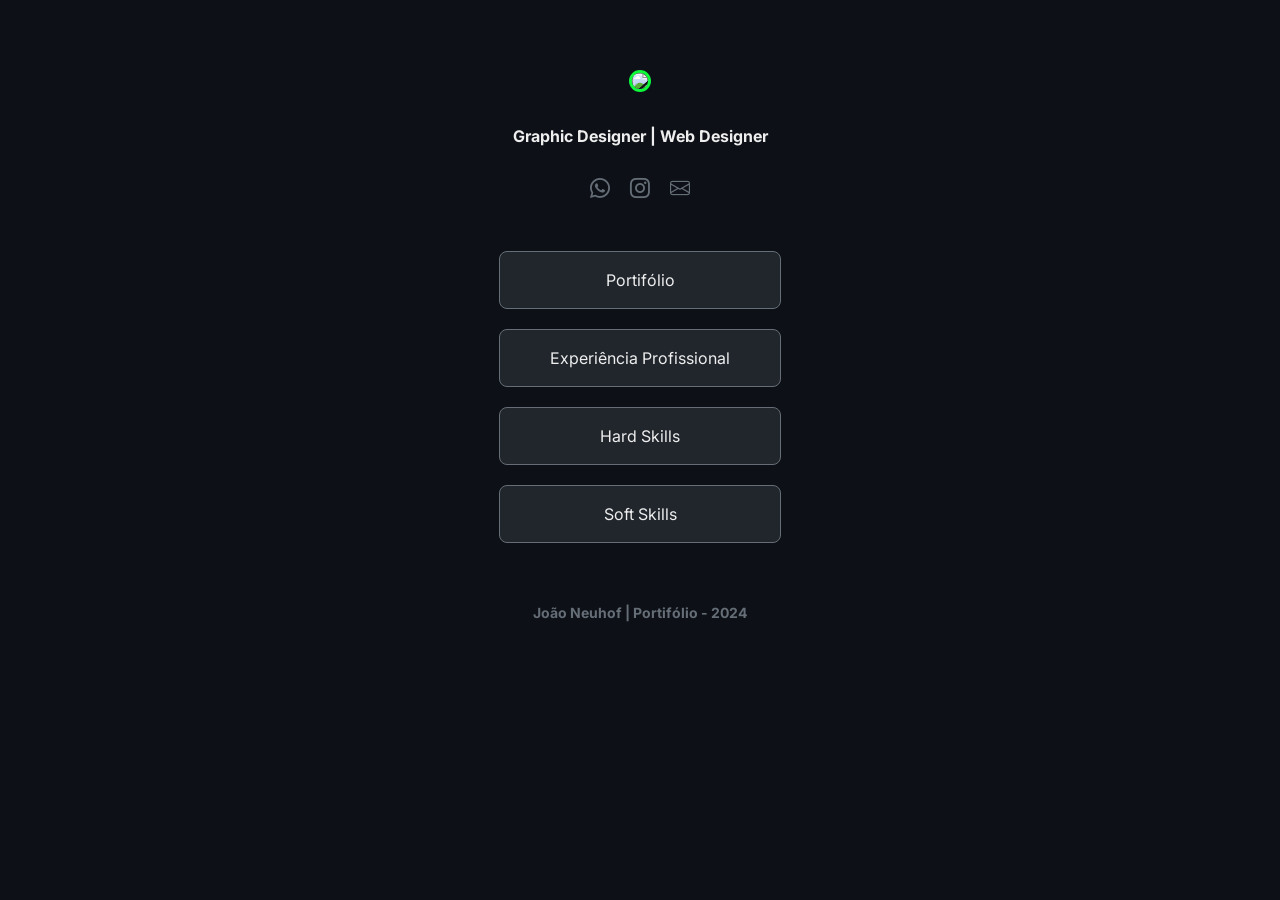
==== index.html @ e4c25aa0 "Portifólio - João Neuhof" ====
<!DOCTYPE html>
<html lang="pt-BR">
<head>
    <meta charset="UTF-8">
    <meta name="viewport" content="width=device-width, initial-scale=1.0">
    <link rel="stylesheet" href="https://cdn.jsdelivr.net/npm/bootstrap-icons@1.11.2/font/bootstrap-icons.min.css">
    <link rel="stylesheet" href="style.css">
    
    <title>João Neuhof | Portifolio</title>


</head>
<body>

<div class="main-content">
    
    <div class="img-perfil">
        <img class="img-main" src="img/joao-img.png">
    </div>
    
    <h1 class="txt-professional"> Graphic Designer | Web Designer </h1>

    <div class="row-icon-content">
        <a class="icon" href="https://wa.me/5551996697180" target="_blank"> <i class="bi bi-whatsapp"></i> </a>
        <a class="icon" href="https://www.instagram.com/joaoneuhof/" target="_blank"> <i class="bi bi-instagram"></i> </a>
        <a class="icon" href="mailto:joao.neuhof@gmail.com" target="_blank"> <i class="bi bi-envelope"></i> </a>
    </div>

    <div class="btn-column-content">
    <a class="btn-main" href="portifolio.html" target="_blank"> Portifólio </a>
    <a class="btn-main" href="experiencia-profissional.html" target="_blank"> Experiência Profissional </a>
    <a class="btn-main" href="hard-skills.html" target="_blank"> Hard Skills </a>
    <a class="btn-main" href="Soft-skills.html" target="_blank"> Soft Skills </a>
    </div>

    <footer>
        <h2 class="txt-address"> João Neuhof | Portifólio - 2024 </h2> 
    </footer>
    

</div>

   
</body>
</html>
---- style.css ----
@import url('https://fonts.googleapis.com/css2?family=Inter+Tight:wght@400;500&family=Inter:wght@300&display=swap');

body {

    padding: 0px;
    margin: 0px;
    background-color:#0D1117;
        
}

/* --Index */

.main-content {

    display: flex;
    justify-content: center;
    align-items: center;
    flex-direction: column;
    margin-top: 70px;
        
}

.main-content-pages {

    display: flex;
    justify-content: center;
    align-items: center;
    flex-direction: column;
    margin: 20px 10px 20px 10px;
        
}

* {font-family: 'Inter', sans-serif;}

    
.txt-professional {

    font-size: 16px;
    color: #EEEEEE;
    margin-top: 30px; 
}

.txt-address {

    font-size: 14px;
    color: #656D76; 

}


.btn-back-main {

display: flex;
align-self: flex-start;

}

.btn {

    font-size: 16px;
    color: #EEEEEE;

}

.img-main {

    width: 80px;
    height: auto;
    border-radius: 100%;
    border-width: 3px;
    border-style: solid;
    border-color: #0CFA3A;

}

.row-icon-content {

    display: flex;
    justify-content: center;
    align-items: center;
    flex-direction: row;
    gap: 20px;
    margin-top: 20px;
    
}

.icon {
   
    text-decoration: none;
    cursor: pointer;
    display: inline;
    flex-direction: row;
    gap: 100px;
    color: #656D76;

}

.btn-column-content {

    display: flex;
    justify-content: center;
    align-items: center;
    flex-direction: column;
    gap: 20px;
    margin-top: 50px;

}

.btn-main {

   text-decoration: none;
   width: 280px;
   height: 56px;
   background-color: #21262D;
   border-radius: 8px;
   border-color: #656D76;
   border-style: solid;
   border-width: 1px;
   display: flex;
   justify-content: center;
   align-items: center;
   font-size: 16px;
   color: #EEEEEE;
   
}

.btn-main:hover {

    border-width: 1px;
    border-color: #0CFA3A;
}

.btn-main:focus {

    border-width: 1px;
    border-color: #0CFA3A;
    background-color: #0D1117;

}


footer {
    
    margin-top: 50px;

}

/* --Portifolio-page */

.btn-back {

    padding: 5px 20px 5px 10px;
    background-color: #21262D;
    border-radius: 30px;
    text-decoration: none;
    font-size: 16px;
    display: flex;
    justify-content: center;
    align-items: center;
    
}


p {
    
    font-size:14px;
    margin: 0px;
    color: #656D76;
}

p:hover {

    color: #EEEEEE;

}

.txt-header {

    font-size: 24px;
    color: #EEEEEE;
    font-weight: 600;

}

.txt-info {

    font-size: 16px;
    color: #EEEEEE;
    font-weight: 200;

}

.btn-card-clientes {

    max-width: 992px;
    width: auto;
    margin-top: 25px;
    display: flex;
    justify-content: center;
    flex-wrap: wrap;
    gap:10px;
    
}

.btn-card {

    cursor: pointer;
    background-color: #21262D;
    width: 150px;
    height: 150px;
    border-radius: 8px;
    border-style: solid;
    border-width: 1px;
    border-color: #656D76;
    text-decoration: none;
    display: flex;
    align-items: end;
        
}

.btn-card:hover {

    border-width: 1px;
    border-color: #0CFA3A;

}

.btn-card:focus {

    border-width: 1px;
    border-color: #0CFA3A;
    background-color: #0D1117;
}

.btn-card-h3 {

    font-size: 16px;
    color: #EEEEEE;
    font-weight: 200;
    margin-left: 10px;
  
}

/* Experiência Profissional */

.card-content-main {

    max-width: 450px;
    width: auto;
    height: auto;
    border-radius: 8px;
    border-style: solid;
    border-width: 1px;
    border-color: #656D76;
    text-decoration: none;
    padding: 15px 40px 20px 15px;
    margin:20px 0px 20px 0px;

}

i {

    color: #656D76;
    font-size: 20px;

}

.txt-empresa{
    
    font-size: 20px;
    color: #EEEEEE;
    margin: 0px 0px 0px 10px;
     
}

.txt-empresa-ano {

    font-size: 16px;
    color: #EEEEEE;
    font-weight: 500;
    background-color: #21262D;
    width: fit-content;
    padding: 8px 15px 8px 15px;
    border-radius: 20px;

}

.txt-empresa-profissao {

    font-size: 18px;
    color: #EEEEEE;
    font-weight: 400;

}

.txt-info-empresa {

    font-size: 16px;
    color: #EEEEEE;

}

.card-content-1 {

    display: flex;
    align-self: start;

}

/* Hard Skills - page */

.txt-info-main {

    max-width: 767px;
    width: auto;
    height: auto;
    padding: 10px;
    display: flex;
    align-items: flex-start;
    flex-direction: column;

}

.p-information {

    text-align: justify;
    font-size: 16px;
    color: #EEEEEE;

}

.txt-info-tools {

    display: flex;
    align-content: flex-start;
    flex-direction: column;
           
}

.progress-info {

    margin: 20px 0px 20px 0px;

}

progress {

    width: 300px;
    height: 10px;
    appearance: none;
}

progress::-webkit-progress-value {

    border-radius: 10px;
    background-color:#0CFA3A;

}

progress::-webkit-progress-bar {

    border-radius:10px;
    background-color:#1E232B;

}

/*imagens*/

.img-clientes {
    
    max-width: 95%;
    width:auto;
    margin: 20px;
    display: flex;
    justify-content: center;
    flex-wrap: wrap;
    gap: 20px;
    
}


.img-1920x1080 {

    max-width: 380px;
    width: auto;
    max-height: 480px;
    height: auto;


}

@media screen and (max-width: 380px) {

    .img-1920x1080 {width: 270px;}

}
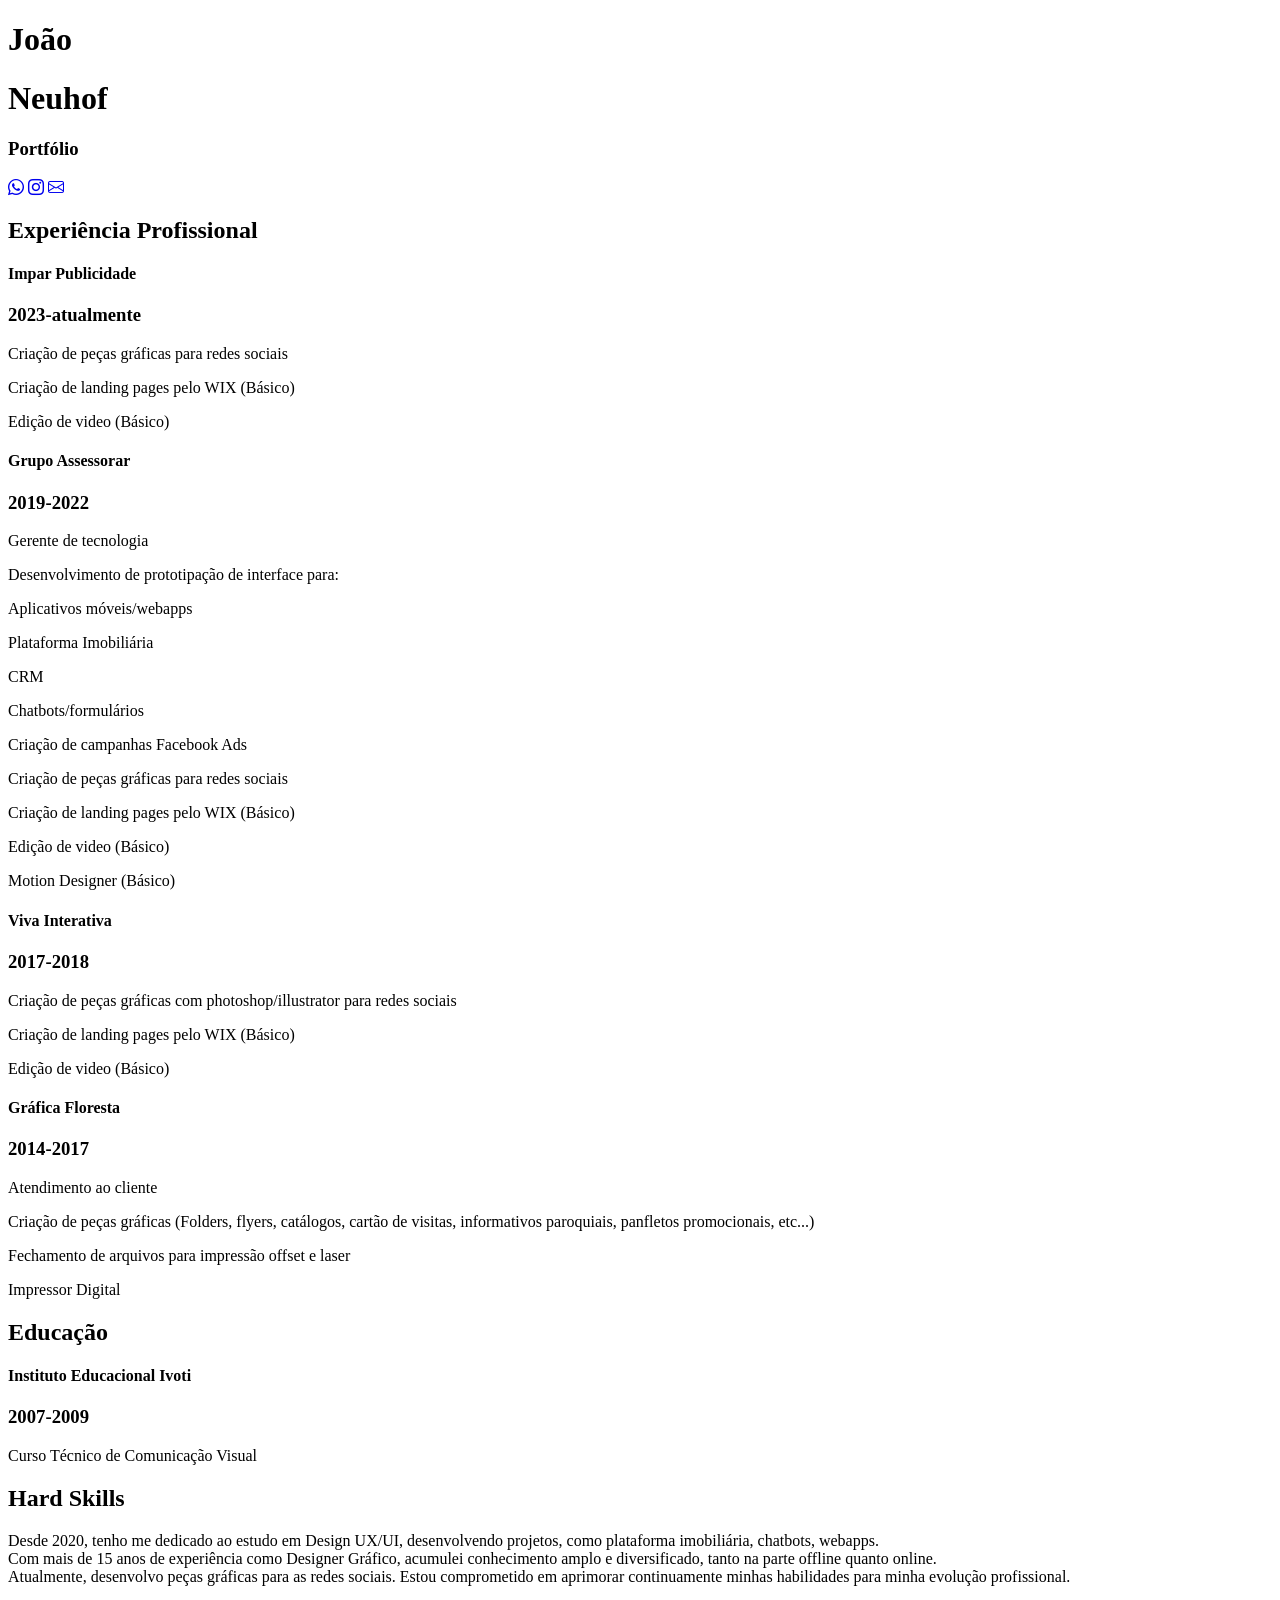
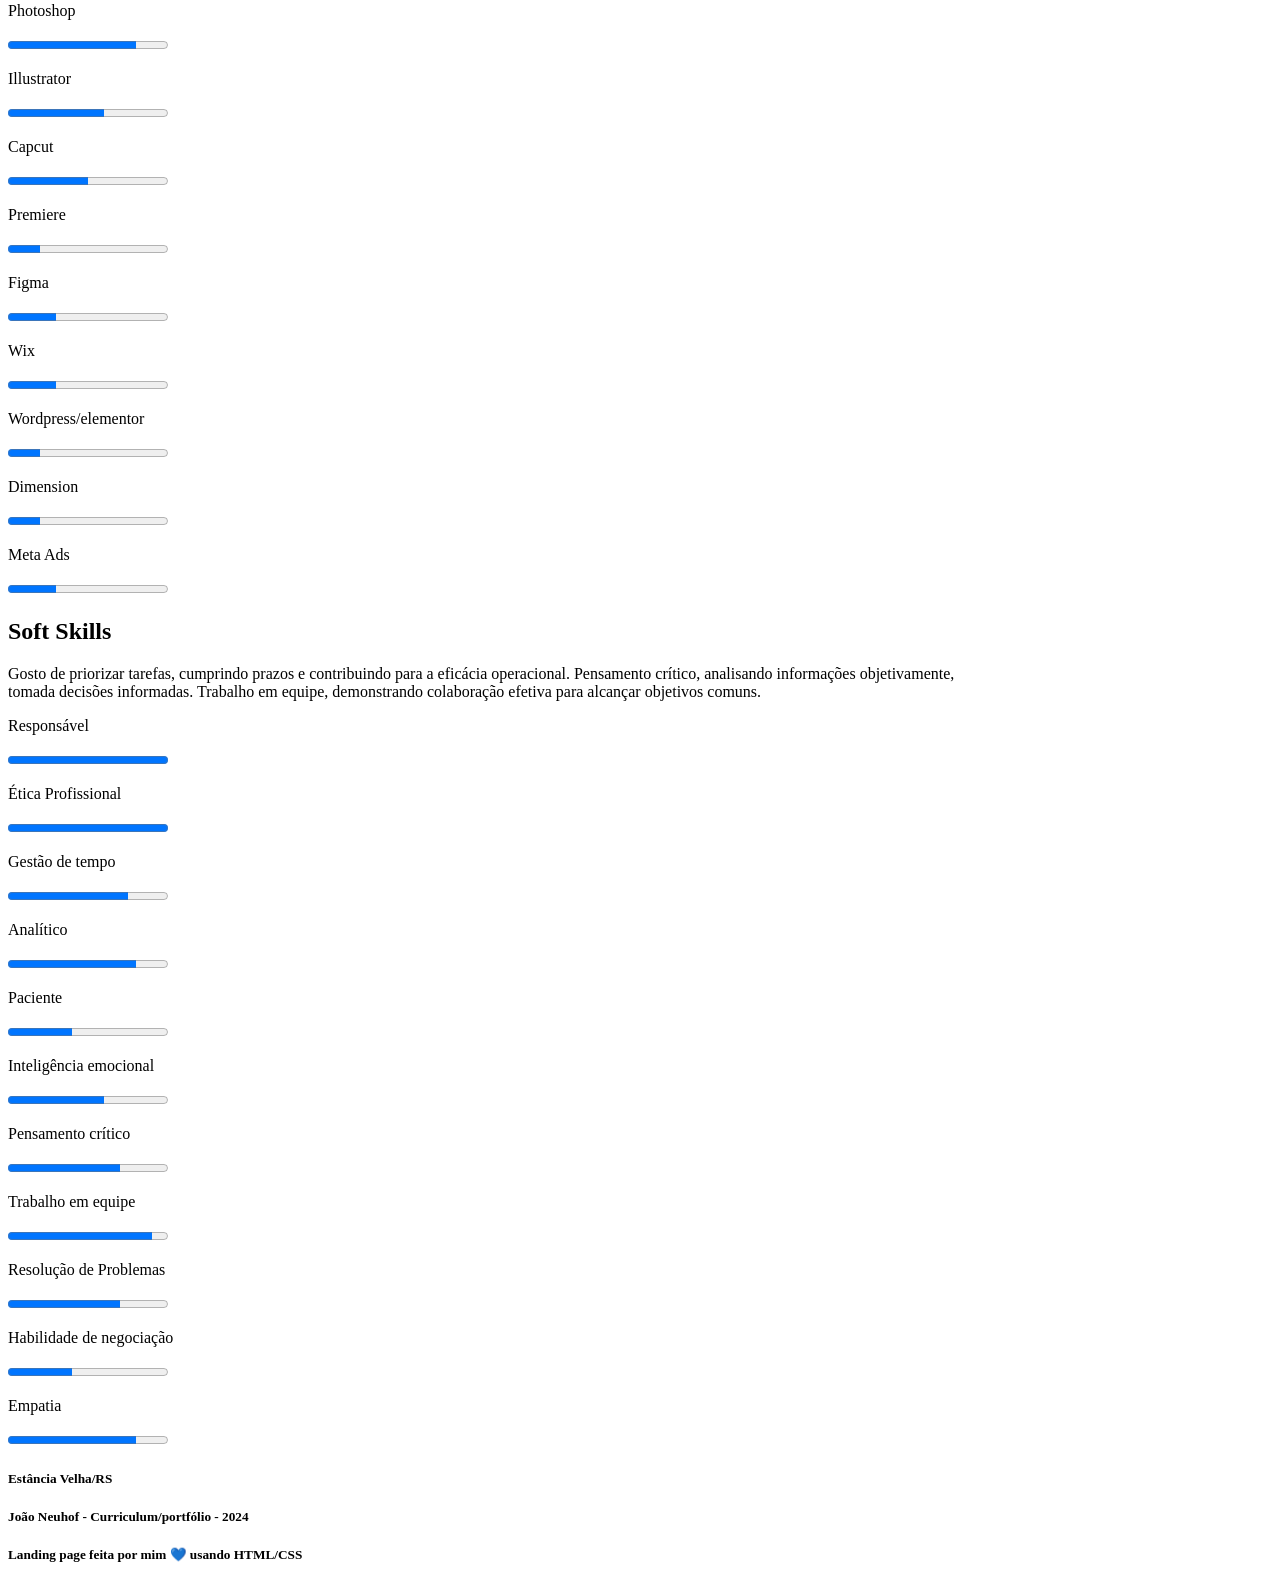
==== commit 777f9661: "Add files via upload" ====
--- a/index.html
+++ b/index.html
@@ -3,43 +3,221 @@
 <head>
     <meta charset="UTF-8">
     <meta name="viewport" content="width=device-width, initial-scale=1.0">
-    <link rel="stylesheet" href="https://cdn.jsdelivr.net/npm/bootstrap-icons@1.11.2/font/bootstrap-icons.min.css">
-    <link rel="stylesheet" href="style.css">
-    
-    <title>João Neuhof | Portifolio</title>
-
+    <title>Portfolio João Neuhof</title>
+    <link rel="stylesheet" href="./css/main.css">
+    <link rel="stylesheet" href="./css/galery.css">
+    <link rel="stylesheet" href="https://cdn.jsdelivr.net/npm/bootstrap-icons@1.11.3/font/bootstrap-icons.min.css">
+
+    <link rel="icon" type="image/png" sizes="16x16" href="img/favicon/16x16.png">
+<link rel="icon" type="image/png" sizes="32x32" href="img/favicon/32x32.png">
+<link rel="icon" type="image/png" sizes="180x180" href="img/favicon/180x180.png">
+<link rel="icon" type="image/png" sizes="192x192" href="img/favicon/192x192.png">
+<link rel="icon" type="image/png" sizes="512x512" href="img/favicon/512x512.png">
+
+<body>
 
 </head>
-<body>
-
-<div class="main-content">
-    
-    <div class="img-perfil">
-        <img class="img-main" src="img/joao-img.png">
+
+<div class="header"><!--cabeçalho-->
+<div class="content-logo">
+    <h1 class="logo">João</h1>
+    <h1 class="logo">Neuhof</h1>
+    <h3 class="portfolio">Portfólio</h3>
+</div>
+
+<div class="content-social-media">
+    <a class="btn-social-media" href ="https://wa.me/5551996697180"target="_blank"><i class="bi bi-whatsapp"></i></a>
+    <a class="btn-social-media" href="https://www.instagram.com/joaoneuhof/" target="_blank"><i class="bi bi-instagram"></i></a>
+    <a class="btn-social-media" href="mailto:joao.neuhof@gmail.com" target="_blank"><i class="bi bi-envelope"></i></a>
+</div>
+
+</div><!--cabeçalho-->
+
+<div class="galery">
+    
+    <div class="img-1"><a class="btn-clientes" href="https://www.youtube.com/@mariaantoniacsmidt" target="_blank"></a></div>
+    <div class="img-2"><a class="btn-clientes" href="https://www.instagram.com/4sclub/" target="_blank"></a></div>
+    <div class="img-3"><a class="btn-clientes" href="https://www.instagram.com/lojaklaudius/" target="_blank"></a></div>
+    <div class="img-4"><a class="btn-clientes" href="https://www.instagram.com/techphone.iv/" target="_blank"></a></div>
+    <div class="img-5"><a class="btn-clientes" href="https://www.instagram.com/telebrinquedos/" target="_blank"></a></div>
+    <div class="img-6"><a class="btn-clientes" href="https://www.instagram.com/voltsresistencias/" target="_blank"></a></div>
+    <div class="img-7"><a class="btn-clientes" href="https://www.instagram.com/absolutecorretora/" target="_blank"></a></div>
+    <div class="img-8"><a class="btn-clientes" href="https://www.instagram.com/restaurante_vincent/" target="_blank"></a></div>
+    <div class="img-9"><a class="btn-clientes" href="https://www.instagram.com/perfectcontabilidade/" target="_blank"></a></div>
+    <div class="img-10"><a class="btn-clientes" href="https://www.pitt.com.br/" target="_blank"></a></div>
+    <div class="img-11"><a class="btn-clientes" href="https://www.integrarepoa.com.br/lentesderesina" target="_blank"></a></div>
+    <div class="img-12"><a class="btn-clientes" href="https://www.instagram.com/movingacademianh/" target="_blank"></a></div>
+    <div class="img-13"><a class="btn-clientes" href="https://www.condominiocountryvillage.com/" target="_blank"></a></div>
+    <div class="img-14"><a class="btn-clientes" href="https://www.licencamaternidade.com.br/prospeccao/#/?unidade.id=155&processoOrigem.id=1467&valor.id=3&p=1" target="_blank"></a></div>
+    <div class="img-15"><a class="btn-clientes" href="https://www.instagram.com/meccafitnessclub/" target="_blank"></a></div>
+    <div class="img-16"><a class="btn-clientes" href="https://www.instagram.com/kachurrasco/" target="_blank"></a></div>
+    <div class="img-17"><a class="btn-clientes" href="https://www.instagram.com/centralldeferros/" target="_blank"></a></div>
+    <div class="img-18"><a class="btn-clientes" href="https://www.instagram.com/hurbanamoda_/" target="_blank"></a></div>
+    
+    
+</div> <!--galeria do portfolio-->
+
+<div class="content-infos-experiencia-profissional">
+
+    <h2> Experiência Profissional</h2>
+    <div class="line-1px"></div>
+    <h4> Impar Publicidade</h4>
+   <h3 class ="h3-date">2023-atualmente </h3>
+    
+   
+    <p>Criação de peças gráficas para redes sociais</p>
+    <p>Criação de landing pages pelo WIX (Básico)</p>
+    <p>Edição de video (Básico)</p>   
+            
+</div>
+
+<div class="content-infos-experiencia-profissional">
+
+    
+    <div class="line-1px"></div>
+    <h4> Grupo Assessorar</h4>
+    <h3 class ="h3-date">2019-2022</h3>
+   
+    <p>Gerente de tecnologia</p>
+    <p>Desenvolvimento de prototipação de interface para:</p>
+    <p>Aplicativos móveis/webapps</p>
+    <p>Plataforma Imobiliária</p>
+    <p>CRM</p> 
+    <p>Chatbots/formulários</p> 
+    <p>Criação de campanhas Facebook Ads</p>
+    <p>Criação de peças gráficas para redes sociais</p>
+    <p>Criação de landing pages pelo WIX (Básico)</p>
+    <p>Edição de video (Básico)</p>
+    <p>Motion Designer (Básico)</p>
+            
+</div>
+
+<div class="content-infos-experiencia-profissional">
+ 
+    <div class="line-1px"></div>
+    
+    <h4> Viva Interativa</h4>
+    
+    <h3 class ="h3-date"> 2017-2018</h3>
+   
+    <p>Criação de peças gráficas com photoshop/illustrator para redes sociais</p>
+    <p>Criação de landing pages pelo WIX (Básico)</p>
+    <p>Edição de video (Básico)</p>
+               
+</div>
+
+<div class="content-infos-experiencia-profissional">
+ 
+    <div class="line-1px"></div>
+    
+    <h4>Gráfica Floresta</h4>
+    
+    <h3 class ="h3-date"> 2014-2017</h3>
+   
+    <p>Atendimento ao cliente</p>
+    <p>Criação de peças gráficas (Folders, flyers, catálogos, cartão de visitas, informativos paroquiais, panfletos promocionais, etc...)</p>
+    <p>Fechamento de arquivos para impressão offset e laser </p>
+    <p>Impressor Digital</p>
+               
+</div>
+
+<div class="content-infos-experiencia-educacional">
+
+    <h2> Educação </h2>
+    <div class="line-1px"></div>
+    <h4> Instituto Educacional Ivoti</h4>
+    <h3 class ="h3-date">2007-2009 </h3>
+    <p>Curso Técnico de Comunicação Visual</p>
+    
+            
+</div>
+
+<div class="content-infos-skills">
+ 
+    <h2 class="txt-skills"> Hard Skills</h2>
+    
+    <div class="line-1px"></div>
+    
+    <p class="p-info-black">
+        Desde 2020, tenho me dedicado ao estudo em Design UX/UI, desenvolvendo projetos, como plataforma imobiliária, chatbots, webapps. <br> Com mais de 15 anos de experiência como Designer Gráfico, acumulei conhecimento amplo e diversificado, tanto na parte offline quanto online. <br> Atualmente, desenvolvo peças gráficas para as redes sociais. Estou comprometido em aprimorar continuamente minhas habilidades para minha evolução profissional.
+    </p>
+   
+   <div class="content-bar-progress">
+   
+    <p class="p-black">Photoshop</p>
+    <progress class="bar-progress" value="80" max="100">100 %</progress>
+    <p class="p-black">Illustrator</p>
+    <progress class="bar-progress" value="60" max="100">100 %</progress>
+    <p class="p-black">Capcut</p>
+    <progress class="bar-progress" value="50" max="100">100 %</progress>
+    <p class="p-black">Premiere</p>
+    <progress class="bar-progress" value="20" max="100">100 %</progress>
+    <p class="p-black">Figma</p>
+    <progress class="bar-progress" value="30" max="100">100 %</progress>
+    <p class="p-black">Wix</p>
+    <progress class="bar-progress" value="30" max="100">100 %</progress>
+    <p class="p-black">Wordpress/elementor</p>
+    <progress class="bar-progress" value="20" max="100">100 %</progress>
+    <p class="p-black">Dimension</p>
+    <progress class="bar-progress" value="20" max="100">100 %</progress>
+    <p class="p-black">Meta Ads</p>
+    <progress class="bar-progress" value="30" max="100">100 %</progress>
+               
+</div>
+
+</div>
+
+<div class="content-infos-skills-2">
+ 
+    <div class="line-1px"></div>
+    <h2 class="txt-skills"> Soft Skills</h2>
+    <div class="line-1px"></div>
+    
+    <p class="p-info-black"> Gosto de priorizar tarefas, cumprindo prazos e contribuindo para a eficácia operacional.  Pensamento crítico, analisando informações objetivamente, <br> tomada decisões informadas. Trabalho em equipe, demonstrando colaboração efetiva para alcançar objetivos comuns.
+    </p>
+   
+   <div class="content-bar-progress">
+   
+    <p class="p-black">Responsável</p>
+    <progress class="bar-progress" value="100" max="100">100 %</progress>
+    <p class="p-black">Ética Profissional </p>
+    <progress class="bar-progress" value="100" max="100">100 %</progress>
+    <p class="p-black">Gestão de tempo </p>
+    <progress class="bar-progress" value="75" max="100">100 %</progress>
+    <p class="p-black">Analítico</p>
+    <progress class="bar-progress" value="80" max="100">100 %</progress>
+    <p class="p-black">Paciente</p>
+    <progress class="bar-progress" value="40" max="100">100 %</progress>
+    <p class="p-black">Inteligência emocional</p>
+    <progress class="bar-progress" value="60" max="100">100 %</progress>
+    <p class="p-black">Pensamento crítico</p>
+    <progress class="bar-progress" value="70" max="100">100 %</progress>
+    <p class="p-black">Trabalho em equipe</p>
+    <progress class="bar-progress" value="90" max="100">100 %</progress>
+    <p class="p-black">Resolução de Problemas</p>
+    <progress class="bar-progress" value="70" max="100">100 %</progress>
+    <p class="p-black">Habilidade de negociação</p>
+    <progress class="bar-progress" value="40" max="100">100 %</progress>
+    <p class="p-black">Empatia</p>
+    <progress class="bar-progress" value="80" max="100">100 %</progress>
+
     </div>
-    
-    <h1 class="txt-professional"> Graphic Designer | Web Designer </h1>
-
-    <div class="row-icon-content">
-        <a class="icon" href="https://wa.me/5551996697180" target="_blank"> <i class="bi bi-whatsapp"></i> </a>
-        <a class="icon" href="https://www.instagram.com/joaoneuhof/" target="_blank"> <i class="bi bi-instagram"></i> </a>
-        <a class="icon" href="mailto:joao.neuhof@gmail.com" target="_blank"> <i class="bi bi-envelope"></i> </a>
+
+</div>
+
+<footer>
+
+
+    <div class="h5-content-info">
+        <h5 class="h5-address-footer">Estância Velha/RS</h5>
+        <h5 class="h5-info-footer">João Neuhof - Curriculum/portfólio - 2024</h5>
+        <h5 class="h5-info-footer">Landing page feita por mim 💙 usando HTML/CSS</h5>
     </div>
-
-    <div class="btn-column-content">
-    <a class="btn-main" href="portifolio.html" target="_blank"> Portifólio </a>
-    <a class="btn-main" href="experiencia-profissional.html" target="_blank"> Experiência Profissional </a>
-    <a class="btn-main" href="hard-skills.html" target="_blank"> Hard Skills </a>
-    <a class="btn-main" href="Soft-skills.html" target="_blank"> Soft Skills </a>
-    </div>
-
-    <footer>
-        <h2 class="txt-address"> João Neuhof | Portifólio - 2024 </h2> 
-    </footer>
-    
-
-</div>
-
-   
+   
+
+</footer>
+
+
+    
 </body>
 </html>
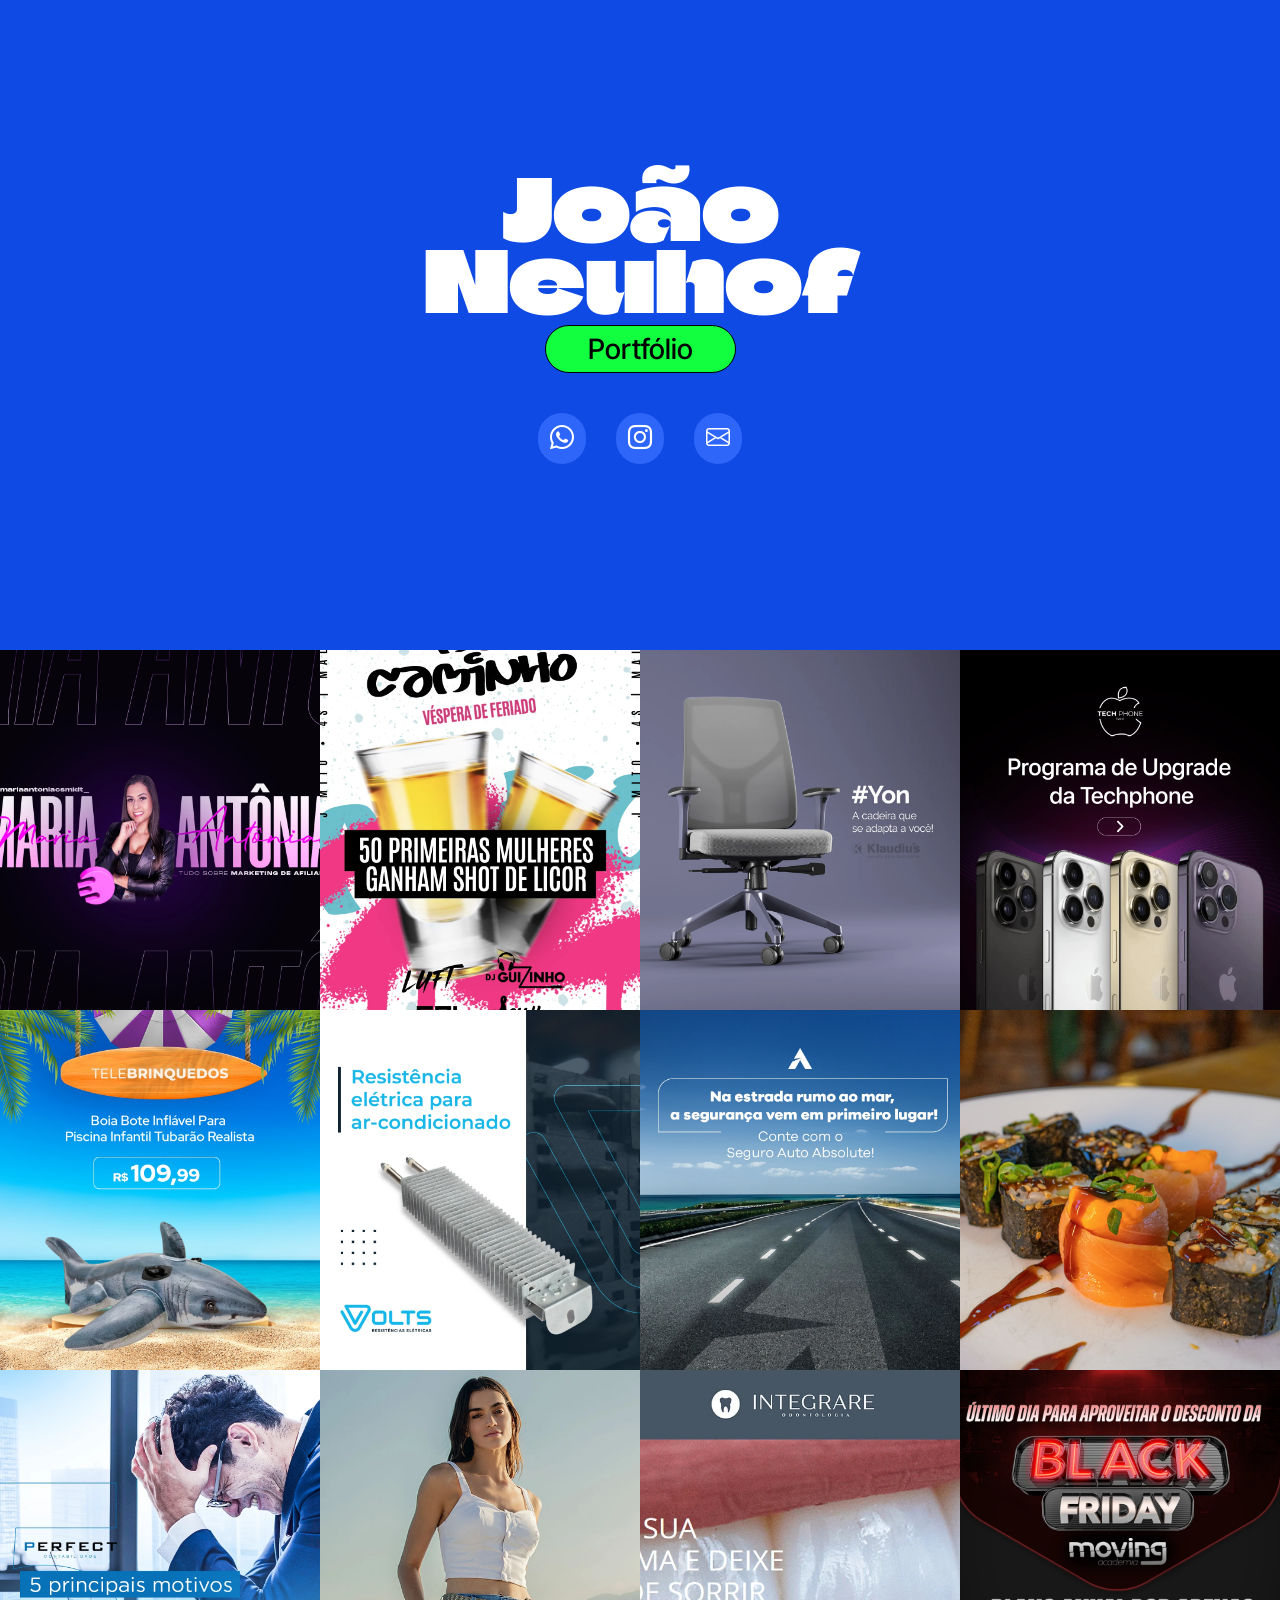
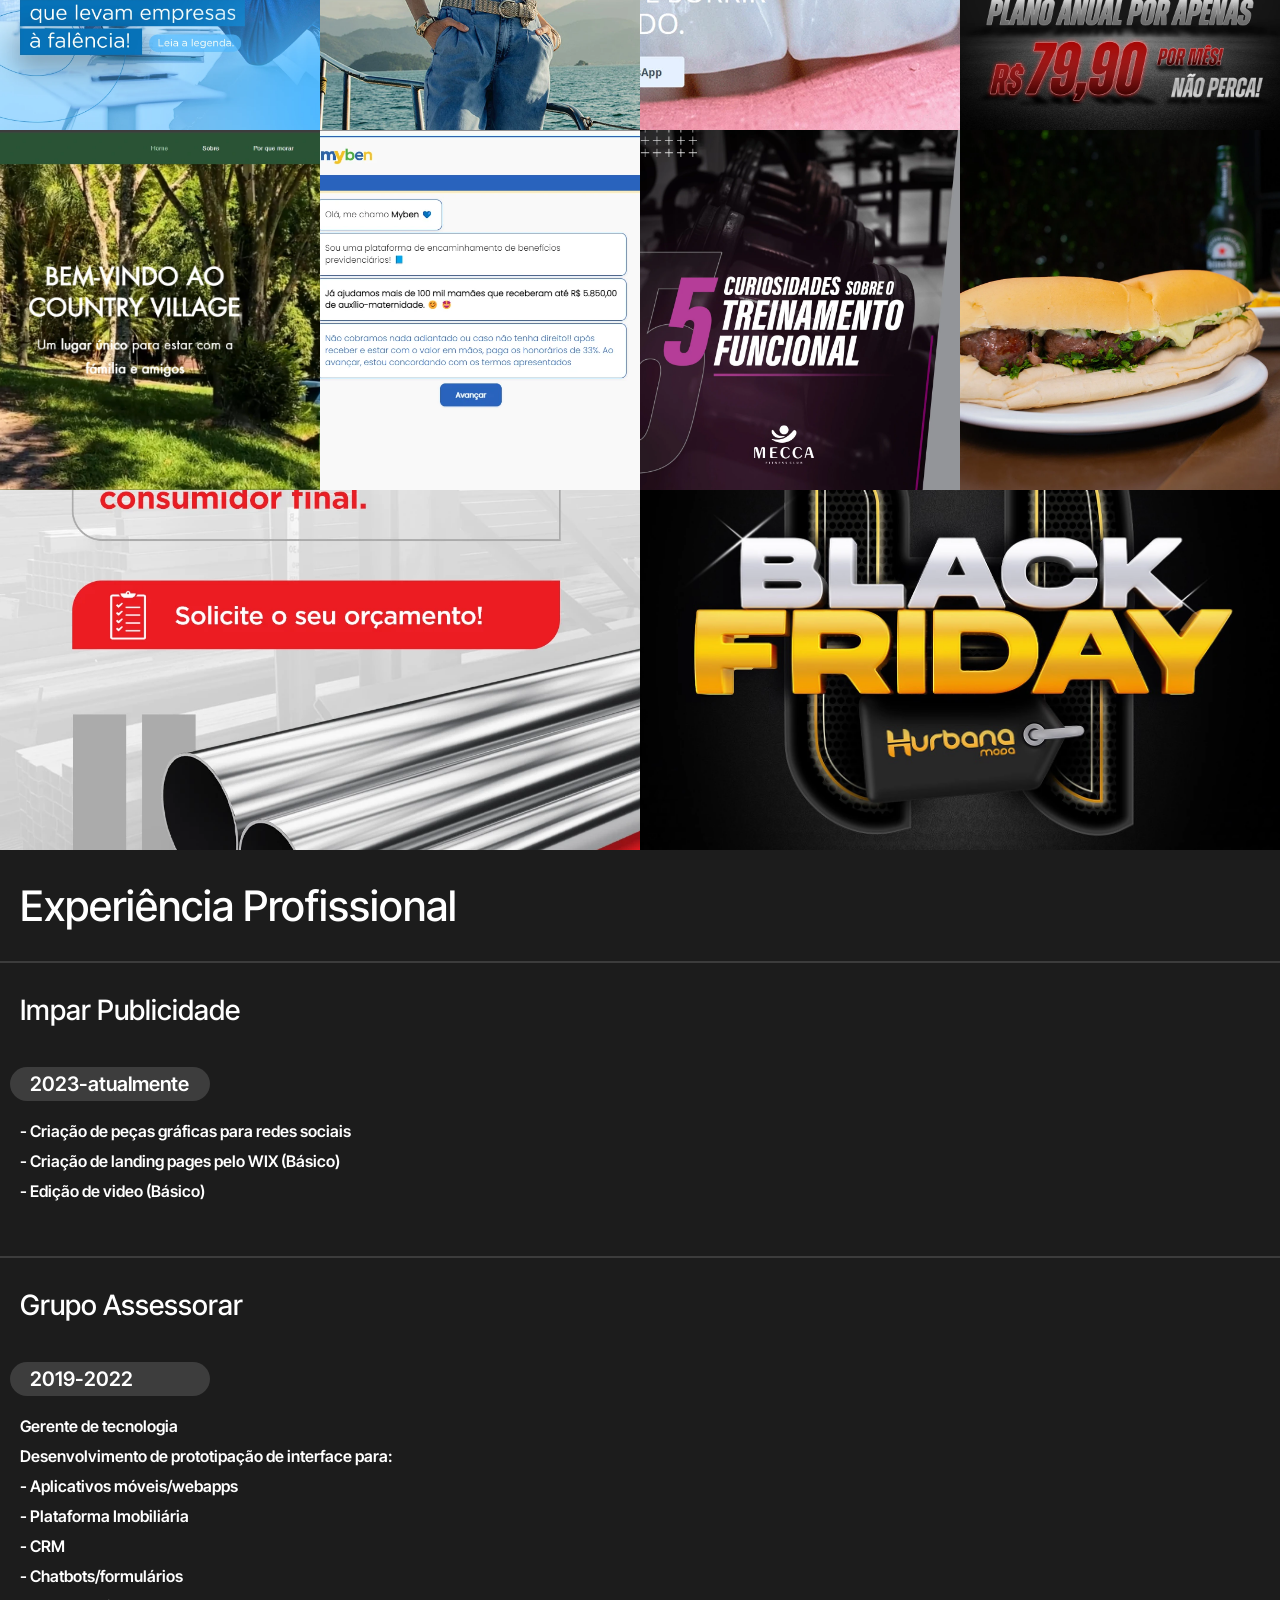
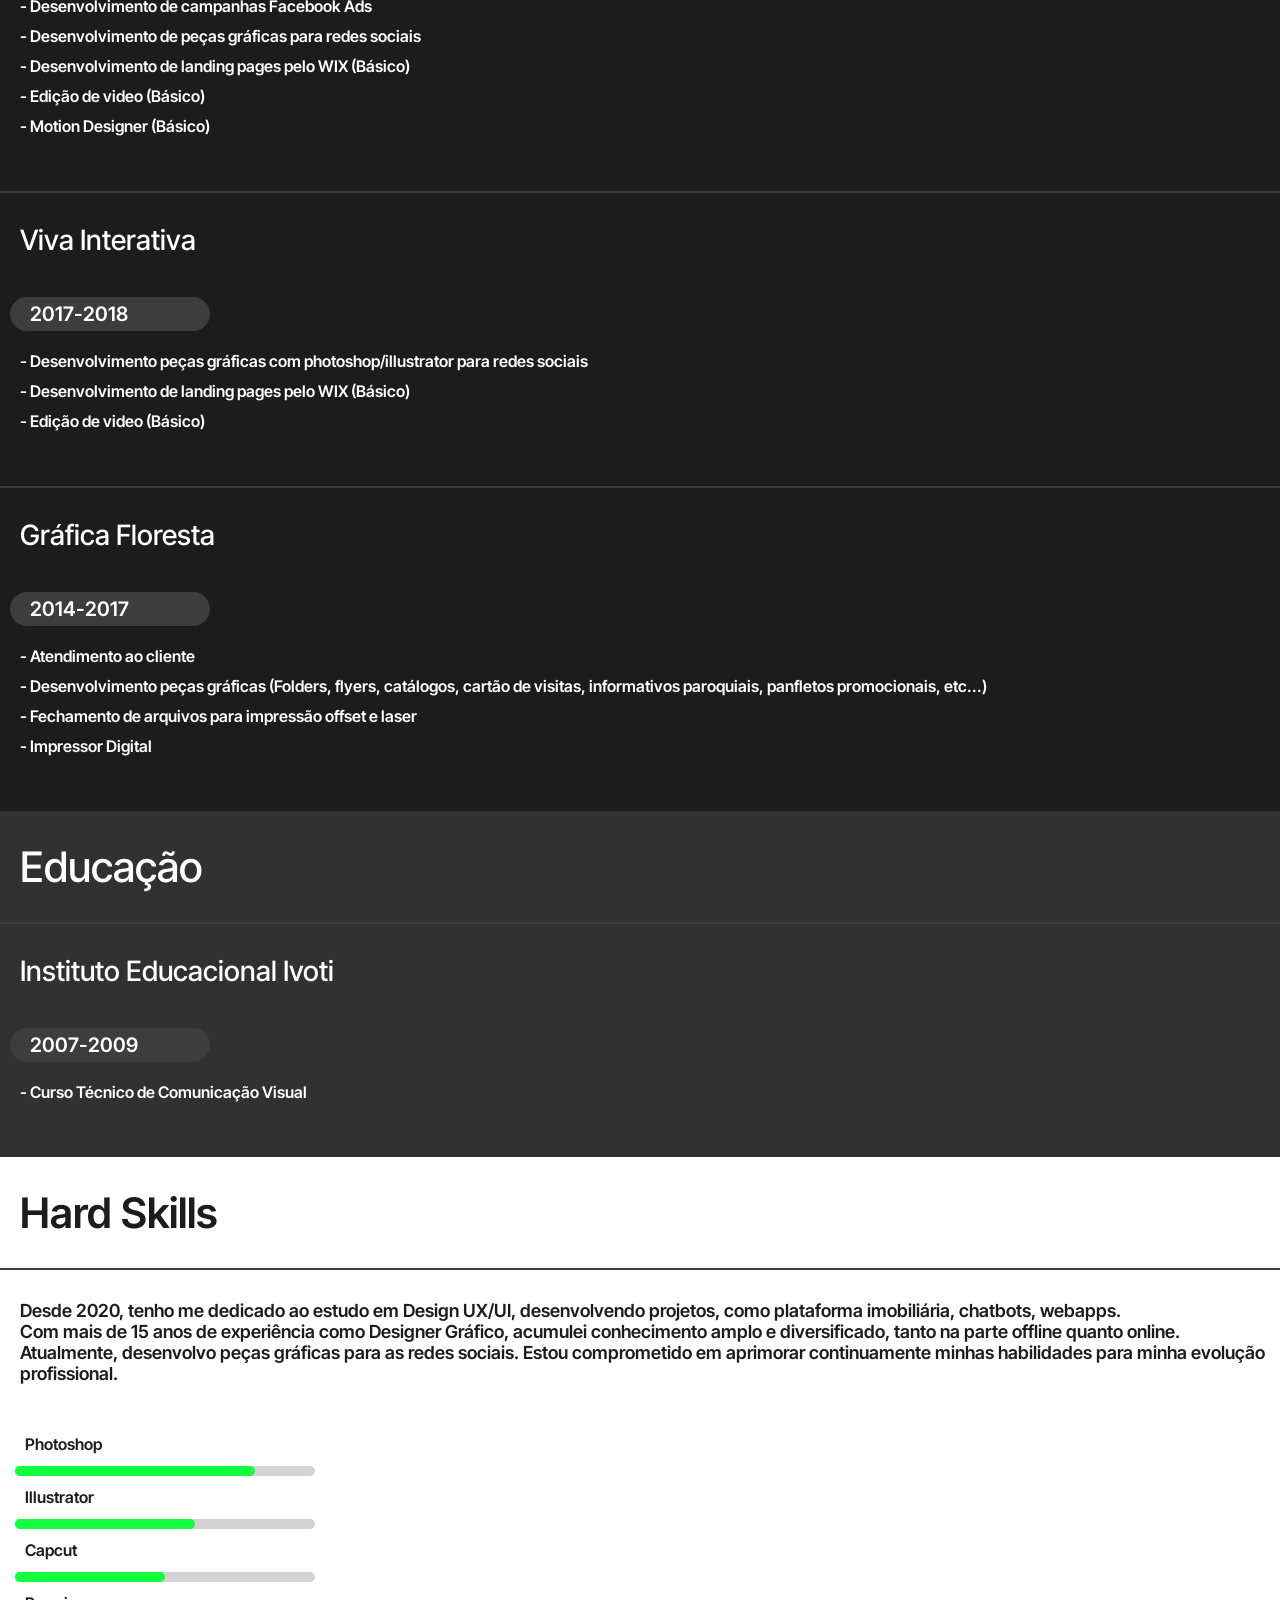
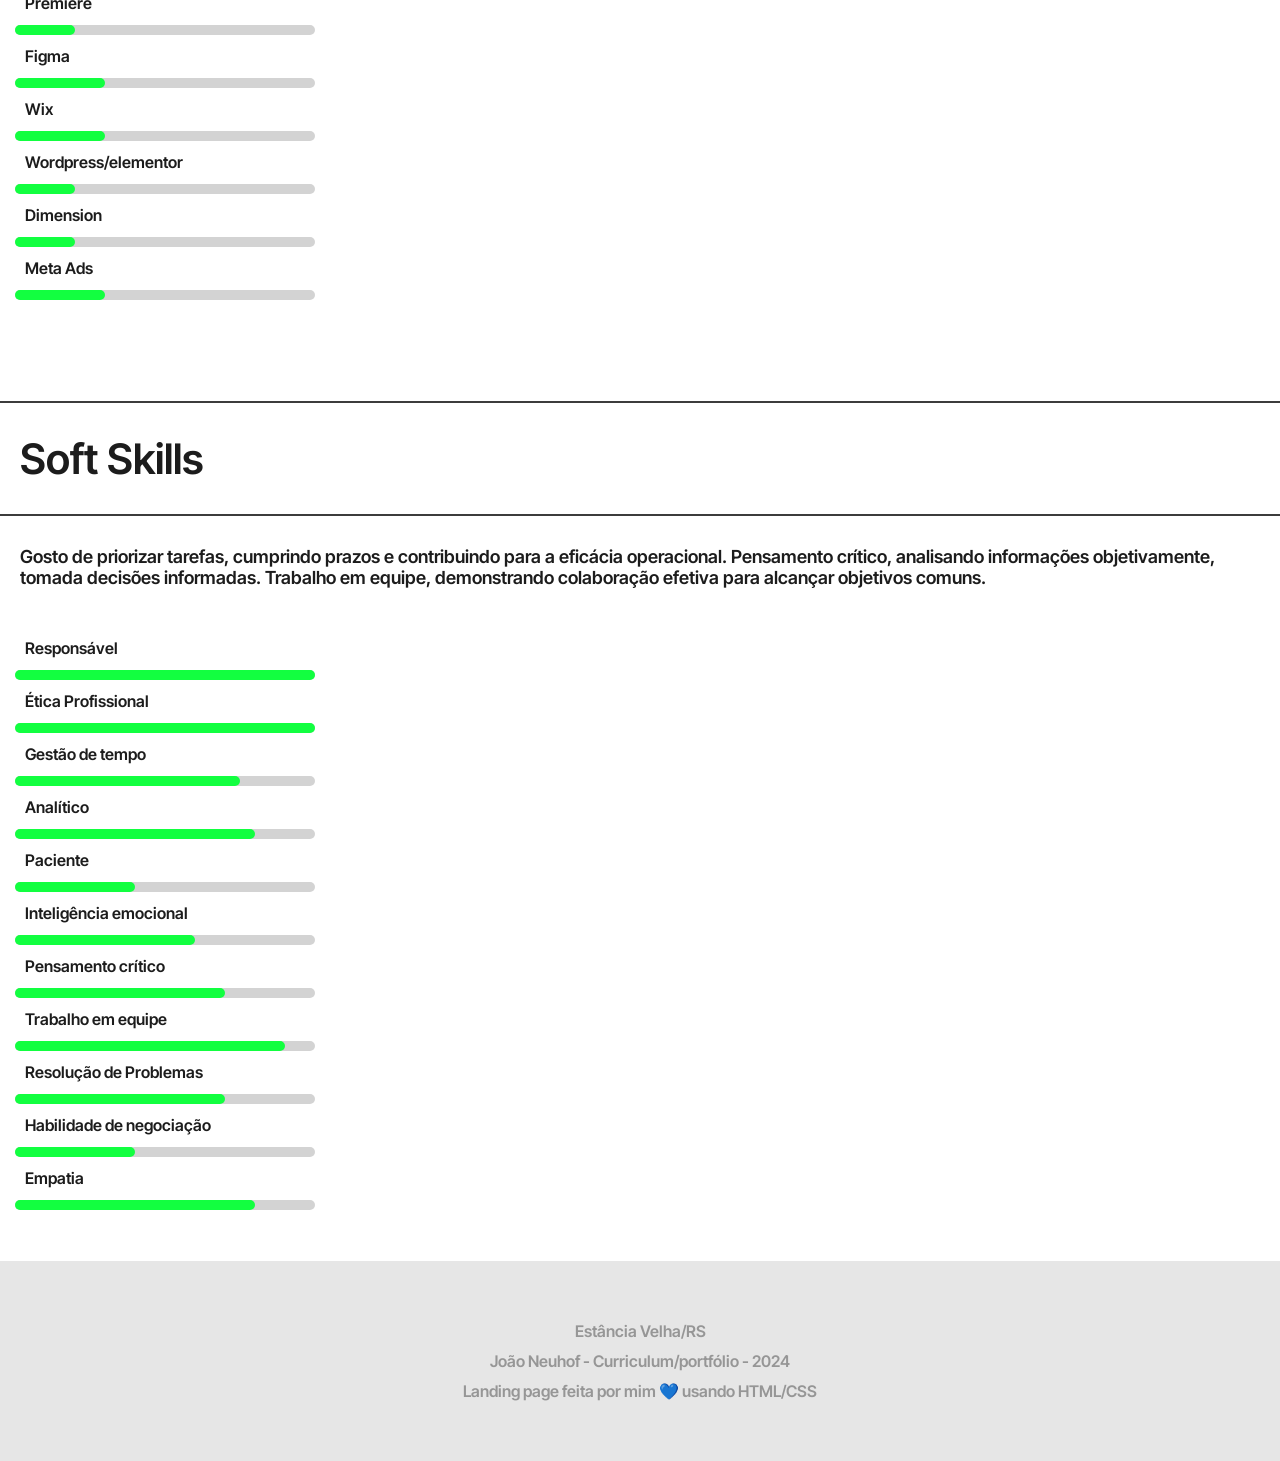
==== commit f448aabb: "Atualizando" ====
--- a/index.html
+++ b/index.html
@@ -65,9 +65,9 @@
    <h3 class ="h3-date">2023-atualmente </h3>
     
    
-    <p>Criação de peças gráficas para redes sociais</p>
-    <p>Criação de landing pages pelo WIX (Básico)</p>
-    <p>Edição de video (Básico)</p>   
+    <p>- Criação de peças gráficas para redes sociais</p>
+    <p>- Criação de landing pages pelo WIX (Básico)</p>
+    <p>- Edição de video (Básico)</p>   
             
 </div>
 
@@ -80,15 +80,15 @@
    
     <p>Gerente de tecnologia</p>
     <p>Desenvolvimento de prototipação de interface para:</p>
-    <p>Aplicativos móveis/webapps</p>
-    <p>Plataforma Imobiliária</p>
-    <p>CRM</p> 
-    <p>Chatbots/formulários</p> 
-    <p>Criação de campanhas Facebook Ads</p>
-    <p>Criação de peças gráficas para redes sociais</p>
-    <p>Criação de landing pages pelo WIX (Básico)</p>
-    <p>Edição de video (Básico)</p>
-    <p>Motion Designer (Básico)</p>
+    <p>- Aplicativos móveis/webapps</p>
+    <p>- Plataforma Imobiliária</p>
+    <p>- CRM</p> 
+    <p>- Chatbots/formulários</p> 
+    <p>- Desenvolvimento de campanhas Facebook Ads</p>
+    <p>- Desenvolvimento de peças gráficas para redes sociais</p>
+    <p>- Desenvolvimento de landing pages pelo WIX (Básico)</p>
+    <p>- Edição de video (Básico)</p>
+    <p>- Motion Designer (Básico)</p>
             
 </div>
 
@@ -100,9 +100,9 @@
     
     <h3 class ="h3-date"> 2017-2018</h3>
    
-    <p>Criação de peças gráficas com photoshop/illustrator para redes sociais</p>
-    <p>Criação de landing pages pelo WIX (Básico)</p>
-    <p>Edição de video (Básico)</p>
+    <p>- Desenvolvimento peças gráficas com photoshop/illustrator para redes sociais</p>
+    <p>- Desenvolvimento de landing pages pelo WIX (Básico)</p>
+    <p>- Edição de video (Básico)</p>
                
 </div>
 
@@ -114,10 +114,10 @@
     
     <h3 class ="h3-date"> 2014-2017</h3>
    
-    <p>Atendimento ao cliente</p>
-    <p>Criação de peças gráficas (Folders, flyers, catálogos, cartão de visitas, informativos paroquiais, panfletos promocionais, etc...)</p>
-    <p>Fechamento de arquivos para impressão offset e laser </p>
-    <p>Impressor Digital</p>
+    <p>- Atendimento ao cliente</p>
+    <p>- Desenvolvimento peças gráficas (Folders, flyers, catálogos, cartão de visitas, informativos paroquiais, panfletos promocionais, etc...)</p>
+    <p>- Fechamento de arquivos para impressão offset e laser </p>
+    <p>- Impressor Digital</p>
                
 </div>
 
@@ -127,7 +127,7 @@
     <div class="line-1px"></div>
     <h4> Instituto Educacional Ivoti</h4>
     <h3 class ="h3-date">2007-2009 </h3>
-    <p>Curso Técnico de Comunicação Visual</p>
+    <p>- Curso Técnico de Comunicação Visual</p>
     
             
 </div>
--- a/css/main.css
+++ b/css/main.css
@@ -0,0 +1,303 @@
+@import url('https://fonts.googleapis.com/css2?family=Climate+Crisis&family=Inter+Tight:wght@200&display=swap');
+
+
+* {
+
+    -webkit-font-smoothing: antialiased;
+    font-weight: inherit;
+    text-rendering: optimizelegibility;
+}
+
+
+body {
+    margin: 0px;
+    padding: 0px;
+    text-rendering: optimizeLegibility;
+    
+}
+
+
+.header {
+
+    background-color: #0E4AE3;
+    max-width: 100%;
+    width: auto;
+    height: 650px;
+    display: flex;
+    flex-direction: column;
+    justify-content: center;
+    align-items: center;
+    
+}
+
+.content-logo {
+
+    display: flex;
+    flex-direction: column;
+    align-items: center;
+    justify-content: center;
+    text-align: center;
+    
+    
+}
+
+.content-social-media {
+
+    display: flex;
+    flex-direction: row;
+    align-items: center;
+    justify-content: center;
+    font-size: 24px;
+}
+
+ .portfolio {
+
+    
+    font-family: 'Inter Tight', sans-serif;
+    font-size: 28px;
+    font-weight: 500;
+    padding: 6px 42px 6px 42px;
+    border-radius: 50px;
+    background-color: #12FF40;
+    border-style: solid;
+    border-width: 1px;
+    border-color: black;
+    margin: 10px;
+
+}
+
+
+.logo {
+    
+    font-family: 'Climate Crisis', sans-serif;
+    font-size: 84px;
+    font-weight: 500;
+    color: #fff;
+    margin:-20px;
+    
+    
+}
+
+.btn-social-media {
+
+    cursor: pointer;
+    align-items: center;
+    padding: 12px;
+    color: #fff;
+    background-color: #2E66F9;
+    border-radius: 28px;
+    margin: 30px 15px 15px 15px;
+
+}
+
+.galery {
+
+    display: flex;
+    flex-direction: row;
+    display: flex;
+    flex-wrap: wrap;   
+   
+ }
+
+
+.content-infos-experiencia-profissional {
+
+    background-color: #1C1C1C;
+    max-width: 100%;
+    height: auto;
+    padding-bottom: 50px;
+}
+
+.content-infos-experiencia-educacional {
+
+    background-color: #313131;
+    max-width: 100%;
+    height: auto;
+    padding-bottom: 50px;
+
+}
+
+.content-infos-skills {
+
+    background-color: #ffffff;
+    max-width: 100%;
+    height: auto;
+    padding-bottom: 50px;
+
+}
+
+.content-infos-skills-2 {
+
+    background-color: #ffffff;
+    max-width: 100%;
+    height: auto;
+    padding: 50px 0 50px 0px;
+
+}
+
+
+.line-1px {
+
+    max-width: 100%;
+    height: 2px;
+    background-color: #3C3C3C;
+}
+
+h2 {
+
+    margin: 0;
+    font-family: 'Inter Tight', sans-serif;
+    font-size: 42px;
+    font-weight: 500;
+    color: #fff;
+    padding: 30px 10px 30px 20px;
+    
+}
+
+
+.txt-skills {
+
+    margin: 0;
+    font-family: 'Inter Tight', sans-serif;
+    font-size: 42px;
+    font-weight: 600;
+    color: #1C1C1C;
+    padding: 30px 10px 30px 20px;
+
+
+}
+
+
+h4 { 
+    
+    margin: 0;
+    font-family: 'Inter Tight', sans-serif;
+    font-size: 28px;
+    font-weight: 500;
+    color: #fff;
+    padding: 30px 10px 20px 20px; 
+   
+    }
+
+.content-bar-progress {
+
+    background-color: #ffffff;
+    max-width: 100%;
+    height: auto;
+    padding: 30px 0px 0px 15px;
+    
+}    
+
+
+.p-info-black {
+    
+    font-family: 'Inter Tight', sans-serif;
+    font-size: 18px;
+    font-weight: 600;
+    color: #1c1c1c;
+    padding: 20px 5px 5px 10px;
+                 
+}    
+
+.p-black {
+    
+    font-family: 'Inter Tight', sans-serif;
+    font-size: 16px;
+    font-weight: 600;
+    color: #1c1c1c;
+    margin-left: 20px;
+    margin: 10px 0px 5px 0px;
+
+}
+
+
+.h3-date {
+
+    font-family: 'Inter Tight', sans-serif;
+    font-size: 20px;
+    font-weight: 600;
+    color: #fff;
+    border-radius: 20px;
+    background-color: #3d3d3d;
+    width: 160px;
+    padding: 5px 20px 5px 20px;
+    margin-left: 10px;
+    
+    }    
+
+p {
+        
+    font-family: 'Inter Tight', sans-serif;
+    font-size: 16px;
+    font-weight: 600;
+    color: #fff;
+    padding-left: 10px;
+    margin: 10px 0px 5px 10px;
+          
+    }
+
+.bar-progress {
+        appearance: none;
+        height: 10px;
+        width: 300px;
+        
+    }
+    
+::-webkit-progress-bar {
+        background-color: #d3d3d3;
+        border-radius: 20px; 
+    }
+    
+::-webkit-progress-value {
+        background-color: #12FF40;
+        border-radius: 20px; 
+    }
+    
+
+footer {
+
+    background-color: #e6e6e6;
+    max-width: 100%;
+    height: 200px;
+    display: flex;
+    flex-direction: column;
+    justify-content: center;
+    align-items: center;
+
+}
+
+
+.h5-content-info {
+
+    display: flex;
+    flex-direction: column;
+    justify-content: center;
+    align-items: center;
+}
+
+.h5-address-footer, .h5-info-footer {
+
+    font-family: 'Inter Tight', sans-serif;
+    font-size: 16px;
+    font-weight: 600;
+    color: #969696;
+    margin: 5px;
+    
+    
+}
+
+@media (max-width:568px) {
+
+    .logo {
+        
+        font-size: 56px;
+        margin:-13px;
+
+    }
+
+    .portfolio {
+
+        font-size: 22px;
+    }
+
+}
--- a/css/galery.css
+++ b/css/galery.css
@@ -0,0 +1,344 @@
+@import url('https://fonts.googleapis.com/css2?family=Climate+Crisis&family=Inter+Tight:wght@300&display=swap');
+
+.img-1 {
+    
+    
+    flex-grow: 1;
+    width: 15%;
+    min-width: 320px;
+    height: 360px;
+    background-position: center;
+    background-size: cover;
+    background-image: url("../img/Capa\ youtube\ Maria\ Antonia.webp");
+    display: flex;
+    justify-content: center;
+    flex-direction: column;
+        
+}
+
+
+
+.img-2 {
+    
+    
+    flex-grow: 1;
+    width: 15%;
+    min-width: 320px;
+    height: 360px;
+    background-position: center;
+    background-size: cover;
+    background-image: url("../img/elcaminho.webp");
+    display: flex;
+    justify-content: center;
+        
+}
+
+.img-3 {
+    
+    
+    flex-grow: 1;
+    width: 15%;
+    min-width: 320px;
+    height: 360px;
+    background-position: center;
+    background-size: cover;
+    background-image: url("../img/klaudius.webp");
+    display: flex;
+    justify-content: center;
+        
+}
+
+.img-4 {
+    
+    
+    flex-grow: 1;
+    width: 15%;
+    min-width: 320px;
+    height: 360px;
+    background-position: center;
+    background-size: cover;
+    background-image: url("../img/techphone.webp");
+    display: flex;
+    justify-content: center;
+        
+}
+
+.img-5 {
+    
+    
+    flex-grow: 1;
+    width: 15%;
+    min-width: 320px;
+    height: 360px;
+    background-position: center;
+    background-size: cover;
+    background-image: url("../img/telebrinquedos.webp");
+    display: flex;
+    justify-content: center;
+        
+}
+
+.img-6 {
+    
+    
+    flex-grow: 1;
+    width: 15%;
+    min-width: 320px;
+    height: 360px;
+    background-position: center;
+    background-size: cover;
+    background-image: url("../img/volts.webp");
+    display: flex;
+    justify-content: center;
+        
+}
+
+.img-7 {
+    
+    
+    flex-grow: 1;
+    width: 15%;
+    min-width: 320px;
+    height: 360px;
+    background-position: center;
+    background-size: cover;
+    background-image: url("../img/absolute.webp");
+    display: flex;
+    justify-content: center;
+        
+}
+
+.img-8 {
+    
+    
+    flex-grow: 1;
+    width: 15%;
+    min-width: 320px;
+    height: 360px;
+    background-position: center;
+    background-size: cover;
+    background-image: url("../img/vincenti.webp");
+    display: flex;
+    justify-content: center;
+        
+}
+
+.img-9 {
+    
+    
+    flex-grow: 1;
+    width: 15%;
+    min-width: 320px;
+    height: 360px;
+    background-position: center;
+    background-size: cover;
+    background-image: url("../img/perfect.webp");
+    display: flex;
+    justify-content: center;
+        
+}
+
+.img-10 {
+    
+    
+    flex-grow: 1;
+    width: 15%;
+    min-width: 320px;
+    height: 360px;
+    background-position: top;
+    background-size: cover;
+    background-image: url("../img/pittjeans.webp");
+    display: flex;
+    justify-content: center;
+        
+}
+
+
+.img-11 {
+    
+    
+    flex-grow: 1;
+    width: 15%;
+    min-width: 320px;
+    height: 360px;
+    background-position: top;
+    background-size: cover;
+    background-image: url("../img/integrare.webp");
+    display: flex;
+    justify-content: center;
+        
+}
+
+
+.img-12 {
+    
+    
+    flex-grow: 1;
+    width: 15%;
+    min-width: 320px;
+    height: 360px;
+    background-position: top;
+    background-size: cover;
+    background-image: url("../img/Moving.webp");
+    display: flex;
+    justify-content: center;
+        
+}
+
+.img-13 {
+    
+    
+    flex-grow: 1;
+    width: 15%;
+    min-width: 320px;
+    height: 360px;
+    background-position: top;
+    background-size: cover;
+    background-image: url("../img/andora.webp");
+    display: flex;
+    justify-content: center;
+        
+}
+
+.img-13 {
+    
+    
+    flex-grow: 1;
+    width: 15%;
+    min-width: 320px;
+    height: 360px;
+    background-position: center;
+    background-size: cover;
+    background-image: url("../img/countryvillage.webp");
+    display: flex;
+    justify-content: center;
+        
+}
+
+.img-14 {
+    
+    
+    flex-grow: 1;
+    width: 15%;
+    min-width: 320px;
+    height: 360px;
+    background-position: center;
+    background-size: cover;
+    background-image: url("../img/myben.webp");
+    display: flex;
+    justify-content: center;
+        
+}
+
+.img-15 {
+    
+    
+    flex-grow: 1;
+    width: 15%;
+    min-width: 320px;
+    height: 360px;
+    background-position: center;
+    background-size: cover;
+    background-image: url("../img/mecca.webp");
+    display: flex;
+    justify-content: center;
+        
+}
+
+.img-16 {
+    
+    
+    flex-grow: 1;
+    width: 15%;
+    min-width: 320px;
+    height: 360px;
+    background-position: center;
+    background-size: cover;
+    background-image: url("../img/integrare-insta.webp");
+    display: flex;
+    justify-content: center;
+        
+
+}
+
+.img-16 {
+    
+    
+    flex-grow: 1;
+    width: 15%;
+    min-width: 320px;
+    height: 360px;
+    background-position: center;
+    background-size: cover;
+    background-image: url("../img/ka-currasco.webp");
+    display: flex;
+    justify-content: center;
+        
+
+}
+
+.img-17 {
+    
+    
+    flex-grow: 1;
+    width: 15%;
+    min-width: 320px;
+    height: 360px;
+    background-position: center;
+    background-size: cover;
+    background-image: url("../img/centraldeferros.webp");
+    display: flex;
+    justify-content: center;
+        
+
+}
+
+.img-17 {
+    
+    
+    flex-grow: 1;
+    width: 15%;
+    min-width: 320px;
+    height: 360px;
+    background-position: center;
+    background-size: cover;
+    background-image: url("../img/centraldeferros.webp");
+    display: flex;
+    justify-content: center;
+        
+
+}
+
+.img-18 {
+    
+    
+    flex-grow: 1;
+    width: 15%;
+    min-width: 320px;
+    height: 360px;
+    background-position: center;
+    background-size: cover;
+    background-image: url("../img/hurbana-modas.webp");
+    display: flex;
+    justify-content: center;
+           
+
+}
+
+
+.btn-clientes { 
+
+   cursor: pointer;
+   width: 15%;
+   min-width: 320px;
+   height: 360px;
+
+}
+
+.img-1:hover, .img-2:hover, .img-3:hover, .img-4:hover, .img-5:hover, .img-6:hover, .img-7:hover, .img-8:hover, .img-9:hover, .img-10:hover, .img-11:hover, .img-12:hover, .img-13:hover, .img-14:hover, .img-15:hover, .img-16:hover, .img-17:hover, .img-18:hover {
+
+   scale: 1.1;
+   transition: ease-in 0.2s;
+
+}
+
